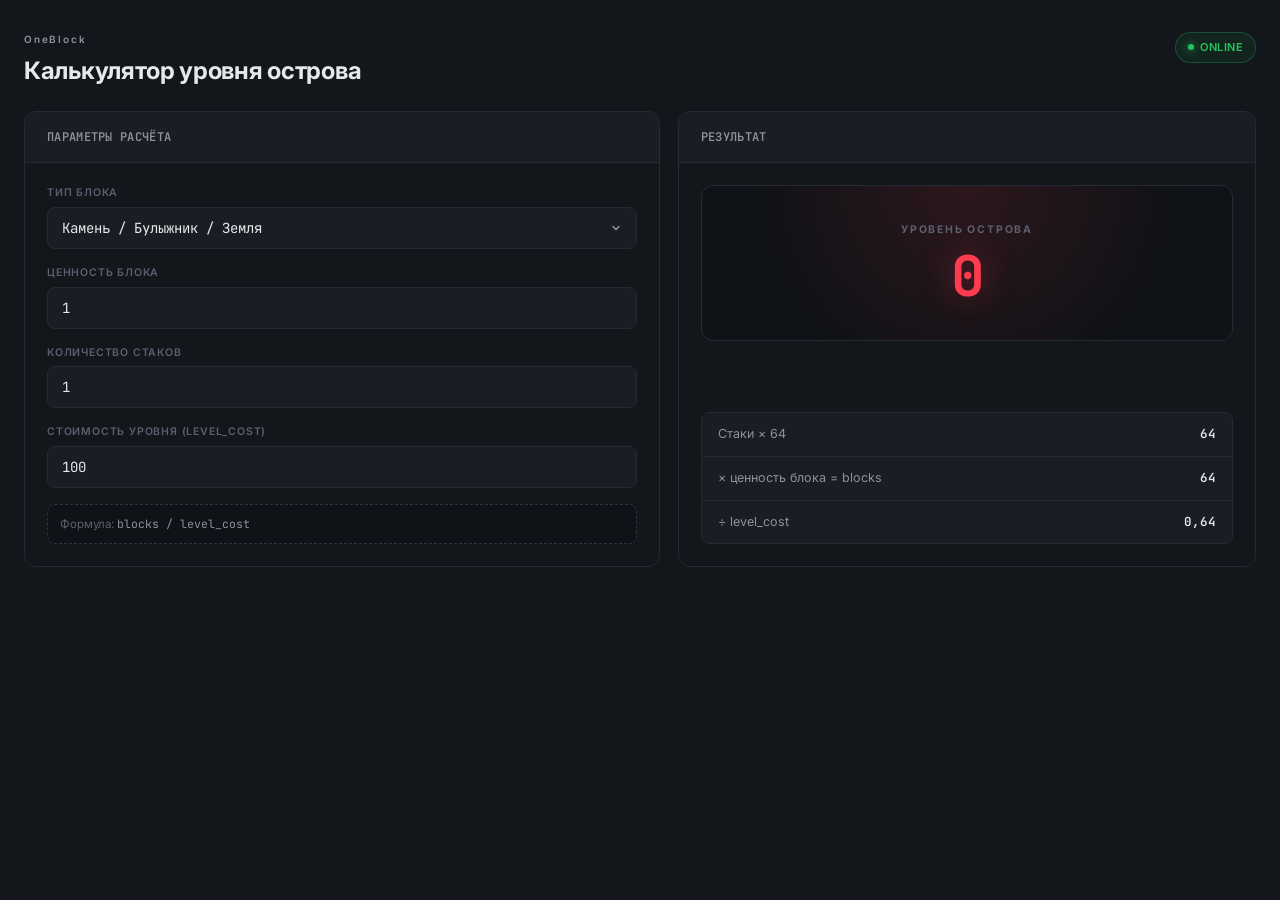
==== level/index.html @ eab9e5a6 "Update index.html" ====
<!DOCTYPE html>
<html lang="ru">
<head>
<meta charset="UTF-8">
<meta name="viewport" content="width=device-width, initial-scale=1.0">
<title>Калькулятор уровня острова</title>
<link rel="preconnect" href="https://fonts.googleapis.com">
<link rel="preconnect" href="https://fonts.gstatic.com" crossorigin>
<link href="https://fonts.googleapis.com/css2?family=Inter:wght@400;600;700&family=JetBrains+Mono:wght@400;600;700&display=swap" rel="stylesheet">
<link rel="stylesheet" href="level.css?v=2">
</head>
<body>

<div class="wrap">

    <div class="top">
        <div>
            <div class="top-label">OneBlock</div>
            <div class="top-title">Калькулятор уровня острова</div>
        </div>
        <div class="pill pill-green">
            <span class="dot"></span> Online
        </div>
    </div>

    <div class="calc-grid">

        <div class="card">
            <div class="card-head">
                <div class="card-title">Параметры расчёта</div>
            </div>

            <div class="card-body">

                <div class="field">
                    <label class="field-label" for="blockPreset">Тип блока</label>
                    <select id="blockPreset" class="input">
                        <option value="1">Камень / Булыжник / Земля</option>
                        <option value="2">Дерево (бревно)</option>
                        <option value="5">Угольный блок</option>
                        <option value="10">Железный блок</option>
                        <option value="20">Золотой блок</option>
                        <option value="40">Лазуритовый блок</option>
                        <option value="100">Алмазный блок</option>
                        <option value="150">Изумрудный блок</option>
                        <option value="500">Незеритовый блок</option>
                        <option value="800">Маяк</option>
                        <option value="custom">Своё значение…</option>
                    </select>
                </div>

                <div class="field">
                    <label class="field-label" for="blockValue">Ценность блока</label>
                    <input id="blockValue" class="input" type="number" min="0" step="any" value="1">
                </div>

                <div class="field">
                    <label class="field-label" for="stacks">Количество стаков</label>
                    <input id="stacks" class="input" type="number" min="0" step="any" value="1">
                </div>

                <div class="field">
                    <label class="field-label" for="levelCost">Стоимость уровня (level_cost)</label>
                    <input id="levelCost" class="input" type="number" min="1" step="any" value="100">
                </div>

                <div class="field-hint">
                    Формула: <span class="mono">blocks / level_cost</span>
                </div>

            </div>
        </div>

        <div class="card">
            <div class="card-head">
                <div class="card-title">Результат</div>
            </div>

            <div class="card-body result-body">

                <div class="result-main">
                    <div class="result-label">Уровень острова</div>
                    <div class="result-value" id="resultLevel">0</div>
                </div>

                <div class="result-rows">
                    <div class="result-row">
                        <span>Стаки × 64</span>
                        <span class="mono" id="outBlocks">0</span>
                    </div>
                    <div class="result-row">
                        <span>× ценность блока = blocks</span>
                        <span class="mono" id="outScore">0</span>
                    </div>
                    <div class="result-row">
                        <span>÷ level_cost</span>
                        <span class="mono" id="outLevel">0</span>
                    </div>
                </div>

            </div>
        </div>

    </div>

</div>

<script src="level.js?v=2"></script>

</body>
</html>
---- level/level.css ----
* { box-sizing: border-box; margin: 0; padding: 0; }

:root {
    --bg: #13161b;
    --bg-card: #1a1d23;
    --bg-inset: #0f1216;
    --bg-hover: #21252d;
    --border: #262a33;
    --border-soft: #2f343f;
    --text: #e6e8eb;
    --text-muted: #8b92a0;
    --text-dim: #5a6070;
    --accent: #ff3b4e;
    --accent-hover: #ff5568;
    --accent-soft: rgba(255, 59, 78, 0.12);
    --accent-border: rgba(255, 59, 78, 0.35);
    --green: #22c55e;
    --yellow: #eab308;
    --red: #ef4444;
    --blue: #3b82f6;
    --mono: 'JetBrains Mono', monospace;
    --radius: 12px;
    --radius-sm: 8px;
}

html, body { height: 100%; }

body {
    font-family: 'Inter', -apple-system, sans-serif;
    background: var(--bg);
    color: var(--text);
    min-height: 100vh;
    font-size: 14px;
    line-height: 1.5;
    padding: 32px 24px;
    background-attachment: fixed;
}

.wrap { max-width: 1400px; margin: 0 auto; }

.top {
    display: flex;
    justify-content: space-between;
    align-items: flex-start;
    margin-bottom: 22px;
}

.top-label {
    font-size: 10px;
    letter-spacing: 1.8px;
    color: var(--text-muted);
    margin-bottom: 6px;
    font-weight: 600;
}

.top-title {
    font-size: 24px;
    font-weight: 700;
    letter-spacing: -0.3px;
    color: var(--text);
}

.pill {
    display: inline-flex;
    align-items: center;
    gap: 6px;
    padding: 6px 12px;
    border-radius: 100px;
    font-size: 11px;
    font-weight: 600;
    letter-spacing: 0.5px;
    background: var(--bg-card);
    border: 1px solid var(--border);
    color: var(--text-muted);
    text-transform: uppercase;
}

.pill-green {
    color: var(--green);
    background: rgba(34, 197, 94, 0.08);
    border-color: rgba(34, 197, 94, 0.28);
}

.pill-green .dot {
    width: 6px;
    height: 6px;
    border-radius: 50%;
    background: currentColor;
    box-shadow: 0 0 8px currentColor;
    animation: pulse 2s infinite;
}

@keyframes pulse {
    0%, 100% { opacity: 1; }
    50% { opacity: 0.4; }
}

.calc-grid {
    display: grid;
    grid-template-columns: 1.1fr 1fr;
    gap: 18px;
}

@media (max-width: 860px) {
    .calc-grid { grid-template-columns: 1fr; }
}

.card {
    background: var(--bg-card);
    border: 1px solid var(--border);
    border-radius: var(--radius);
    overflow: hidden;
    display: flex;
    flex-direction: column;
}

.card-head {
    display: flex;
    justify-content: space-between;
    align-items: center;
    padding: 16px 22px;
    border-bottom: 1px solid var(--border);
    background: var(--bg-card);
}

.card-title {
    font-family: var(--mono);
    font-size: 12px;
    color: var(--text-muted);
    letter-spacing: 0.3px;
    text-transform: uppercase;
    font-weight: 600;
}

.card-body {
    padding: 22px;
    background: var(--bg);
    flex: 1;
    display: flex;
    flex-direction: column;
    gap: 16px;
}

.field { display: flex; flex-direction: column; gap: 6px; }

.field-label {
    font-size: 10.5px;
    letter-spacing: 0.8px;
    text-transform: uppercase;
    color: var(--text-dim);
    font-weight: 600;
}

.input {
    width: 100%;
    background: var(--bg-card);
    border: 1px solid var(--border);
    border-radius: var(--radius-sm);
    color: var(--text);
    font-family: var(--mono);
    font-size: 14px;
    padding: 0 14px;
    outline: none;
    height: 42px;
    transition: border-color 0.15s, background 0.15s;
    -moz-appearance: textfield;
}

.input::-webkit-outer-spin-button,
.input::-webkit-inner-spin-button {
    -webkit-appearance: none;
    margin: 0;
}

.input:focus {
    border-color: var(--accent);
    background: var(--bg-hover);
}

.input::placeholder { color: var(--text-dim); }

select.input {
    cursor: pointer;
    appearance: none;
    -webkit-appearance: none;
    background-image: url("data:image/svg+xml;charset=UTF-8,%3csvg xmlns='http://www.w3.org/2000/svg' width='12' height='12' viewBox='0 0 24 24' fill='none' stroke='%238b92a0' stroke-width='3' stroke-linecap='round' stroke-linejoin='round'%3e%3cpolyline points='6 9 12 15 18 9'/%3e%3c/svg%3e");
    background-repeat: no-repeat;
    background-position: right 14px center;
    padding-right: 38px;
}

select.input option { background: var(--bg-card); color: var(--text); }

.field-hint {
    font-size: 11.5px;
    color: var(--text-dim);
    padding: 10px 12px;
    border: 1px dashed var(--border-soft);
    border-radius: var(--radius-sm);
    background: var(--bg-inset);
}

.field-hint .mono { color: var(--text-muted); }

.mono { font-family: var(--mono); }

.result-body {
    justify-content: space-between;
}

.result-main {
    background: var(--bg-inset);
    border: 1px solid var(--border);
    border-radius: var(--radius);
    padding: 36px 22px;
    text-align: center;
    position: relative;
    overflow: hidden;
}

.result-main::before {
    content: "";
    position: absolute;
    inset: 0;
    background: radial-gradient(circle at 50% 0%, var(--accent-soft), transparent 70%);
    pointer-events: none;
}

.result-label {
    font-size: 10.5px;
    letter-spacing: 1.8px;
    text-transform: uppercase;
    color: var(--text-dim);
    font-weight: 700;
    margin-bottom: 10px;
    position: relative;
}

.result-value {
    font-family: var(--mono);
    font-size: 56px;
    font-weight: 700;
    line-height: 1;
    color: var(--accent);
    letter-spacing: -1.5px;
    text-shadow: 0 0 32px rgba(255, 59, 78, 0.4);
    position: relative;
    word-break: break-all;
}

.result-rows {
    display: flex;
    flex-direction: column;
    gap: 0;
    border: 1px solid var(--border);
    border-radius: var(--radius-sm);
    overflow: hidden;
}

.result-row {
    display: flex;
    justify-content: space-between;
    align-items: center;
    gap: 12px;
    padding: 12px 16px;
    font-size: 12.5px;
    color: var(--text-muted);
    border-bottom: 1px solid var(--border);
    background: var(--bg-card);
}

.result-row:last-child { border-bottom: none; }

.result-row .mono {
    color: var(--text);
    font-weight: 600;
    text-align: right;
    word-break: break-all;
}

::-webkit-scrollbar { width: 8px; height: 8px; }
::-webkit-scrollbar-track { background: transparent; }
::-webkit-scrollbar-thumb {
    background: var(--border-soft);
    border-radius: 4px;
}
::-webkit-scrollbar-thumb:hover { background: #3a3f4a; }

@media (max-width: 700px) {
    body { padding: 20px 14px; }
    .top-title { font-size: 18px; }
    .top-label { font-size: 9px; }
    .result-value { font-size: 42px; }
    .card-body { padding: 16px; }
    .card-head { padding: 14px 16px; }
}

@media (max-width: 520px) {
    .result-value { font-size: 34px; letter-spacing: -1px; }
    .result-row { font-size: 11.5px; padding: 10px 12px; }
}
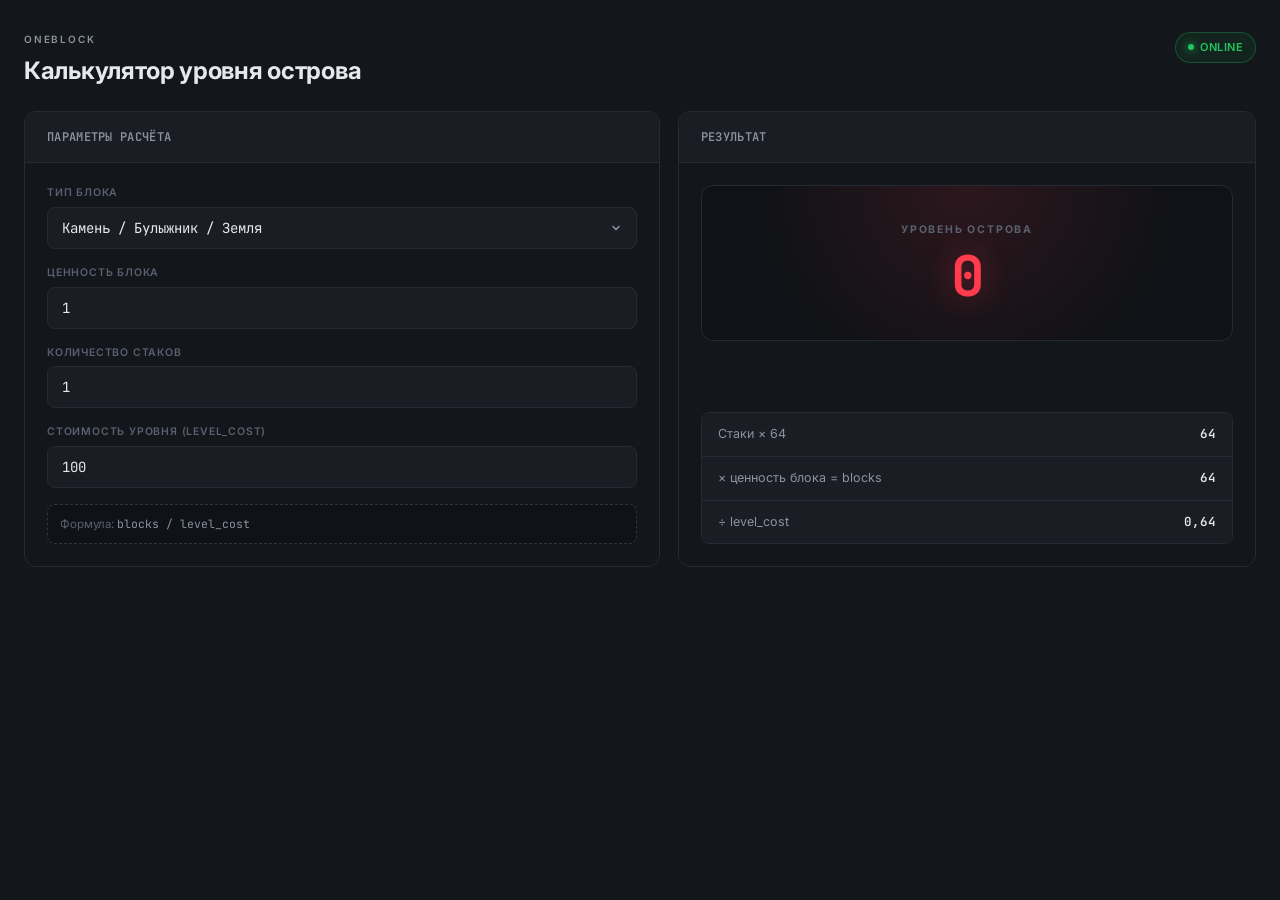
==== commit 4913d9e1: "Update index.html" ====
--- a/level/index.html
+++ b/level/index.html
@@ -15,7 +15,7 @@
 
     <div class="top">
         <div>
-            <div class="top-label">OneBlock</div>
+            <div class="top-label">ONEBLOCK</div>
             <div class="top-title">Калькулятор уровня острова</div>
         </div>
         <div class="pill pill-green">
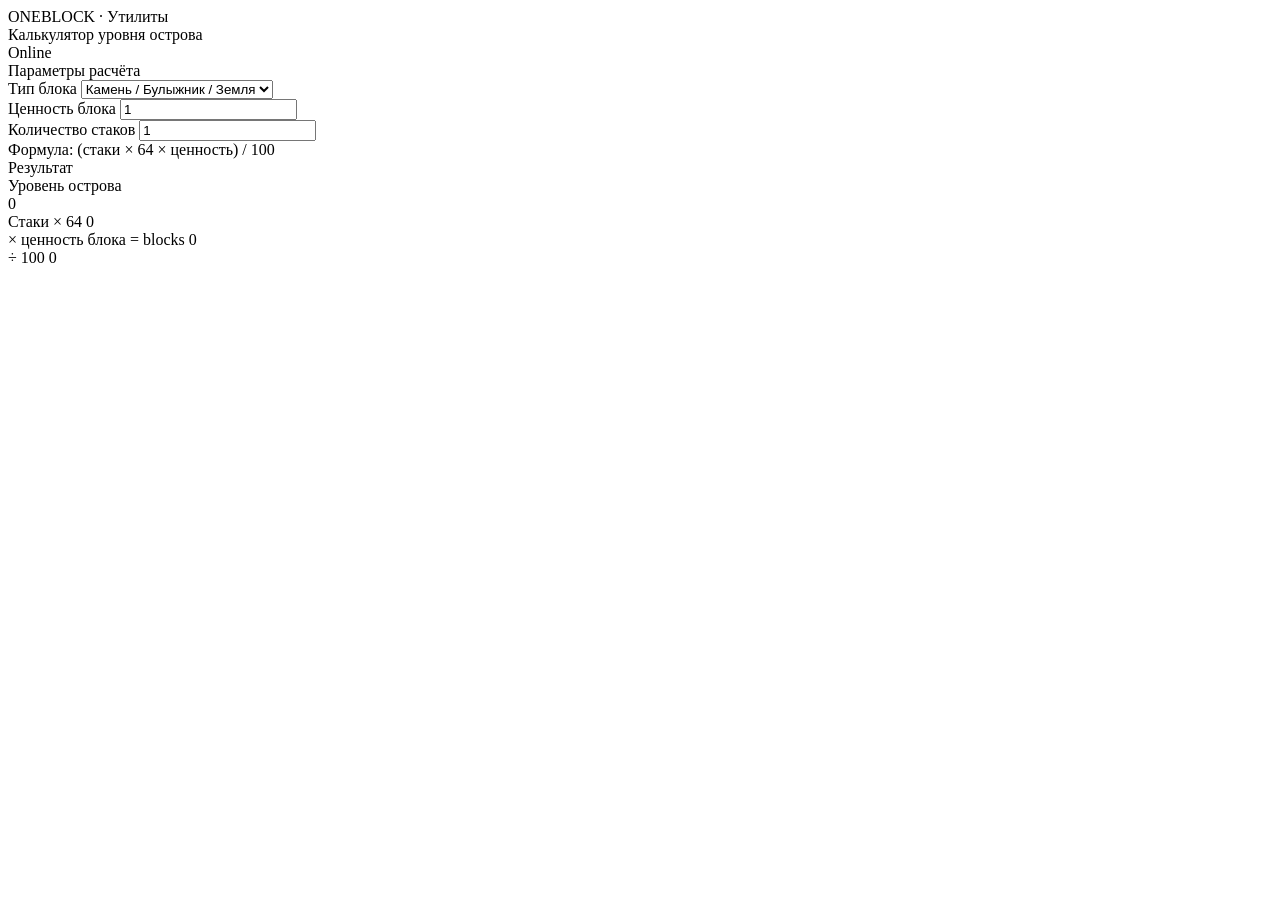
==== commit 9c9fe25d: "Update index.html" ====
--- a/level/index.html
+++ b/level/index.html
@@ -7,7 +7,7 @@
 <link rel="preconnect" href="https://fonts.googleapis.com">
 <link rel="preconnect" href="https://fonts.gstatic.com" crossorigin>
 <link href="https://fonts.googleapis.com/css2?family=Inter:wght@400;600;700&family=JetBrains+Mono:wght@400;600;700&display=swap" rel="stylesheet">
-<link rel="stylesheet" href="level.css?v=2">
+<link rel="stylesheet" href="style.css">
 </head>
 <body>
 
@@ -15,7 +15,7 @@
 
     <div class="top">
         <div>
-            <div class="top-label">ONEBLOCK</div>
+            <div class="top-label">ONEBLOCK · Утилиты</div>
             <div class="top-title">Калькулятор уровня острова</div>
         </div>
         <div class="pill pill-green">
@@ -59,13 +59,8 @@
                     <input id="stacks" class="input" type="number" min="0" step="any" value="1">
                 </div>
 
-                <div class="field">
-                    <label class="field-label" for="levelCost">Стоимость уровня (level_cost)</label>
-                    <input id="levelCost" class="input" type="number" min="1" step="any" value="100">
-                </div>
-
                 <div class="field-hint">
-                    Формула: <span class="mono">blocks / level_cost</span>
+                    Формула: <span class="mono">(стаки × 64 × ценность) / 100</span>
                 </div>
 
             </div>
@@ -93,7 +88,7 @@
                         <span class="mono" id="outScore">0</span>
                     </div>
                     <div class="result-row">
-                        <span>÷ level_cost</span>
+                        <span>÷ 100</span>
                         <span class="mono" id="outLevel">0</span>
                     </div>
                 </div>
@@ -105,7 +100,7 @@
 
 </div>
 
-<script src="level.js?v=2"></script>
+<script src="script.js"></script>
 
 </body>
 </html>
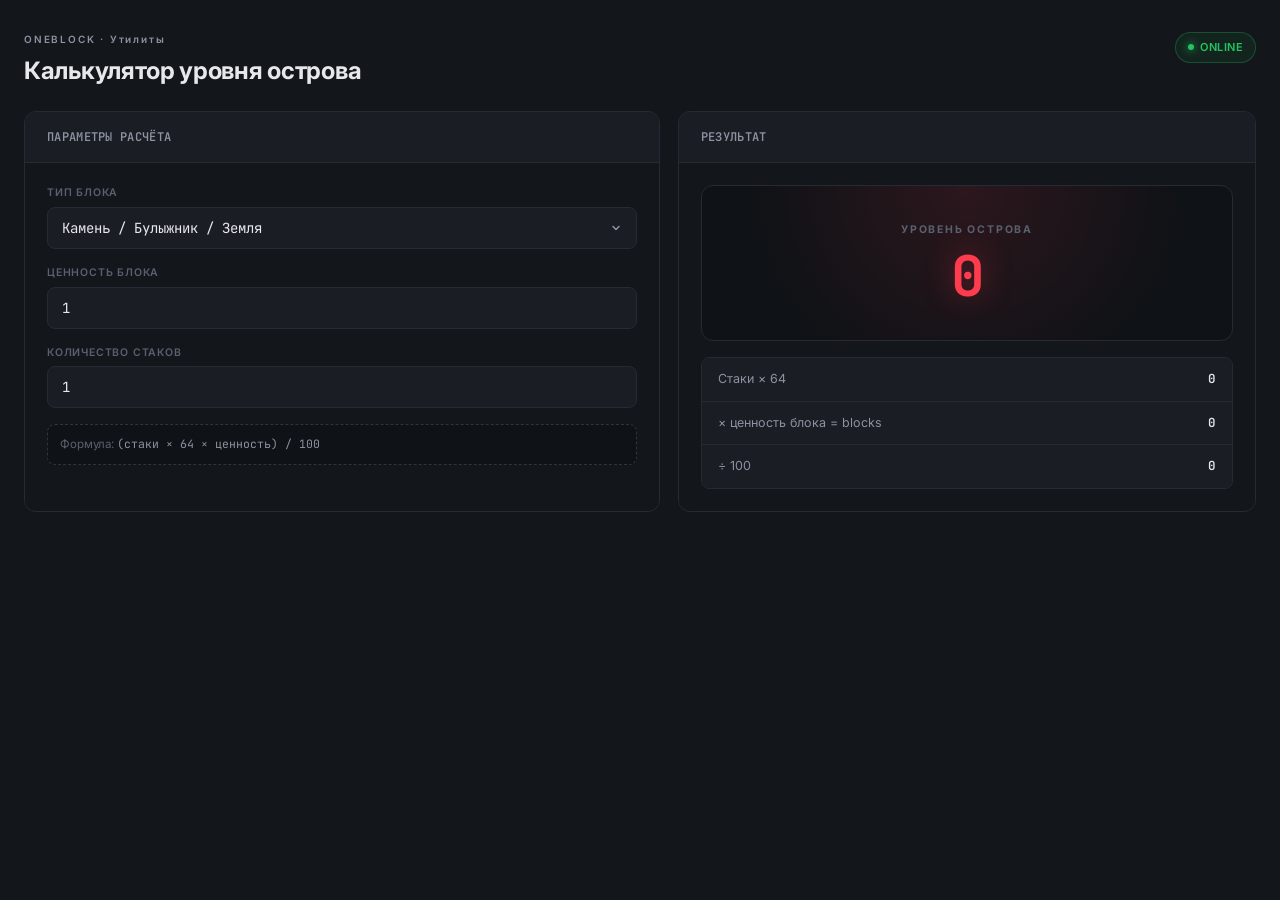
==== commit 85de3117: "Update index.html" ====
--- a/level/index.html
+++ b/level/index.html
@@ -7,7 +7,7 @@
 <link rel="preconnect" href="https://fonts.googleapis.com">
 <link rel="preconnect" href="https://fonts.gstatic.com" crossorigin>
 <link href="https://fonts.googleapis.com/css2?family=Inter:wght@400;600;700&family=JetBrains+Mono:wght@400;600;700&display=swap" rel="stylesheet">
-<link rel="stylesheet" href="style.css">
+<link rel="stylesheet" href="level.css?v=5">
 </head>
 <body>
 
@@ -100,7 +100,7 @@
 
 </div>
 
-<script src="script.js"></script>
+<script src="script.js?v=5"></script>
 
 </body>
 </html>
--- a/level/level.css
+++ b/level/level.css
@@ -0,0 +1,301 @@
+* { box-sizing: border-box; margin: 0; padding: 0; }
+
+:root {
+    --bg: #13161b;
+    --bg-card: #1a1d23;
+    --bg-inset: #0f1216;
+    --bg-hover: #21252d;
+    --border: #262a33;
+    --border-soft: #2f343f;
+    --text: #e6e8eb;
+    --text-muted: #8b92a0;
+    --text-dim: #5a6070;
+    --accent: #ff3b4e;
+    --accent-hover: #ff5568;
+    --accent-soft: rgba(255, 59, 78, 0.12);
+    --accent-border: rgba(255, 59, 78, 0.35);
+    --green: #22c55e;
+    --yellow: #eab308;
+    --red: #ef4444;
+    --blue: #3b82f6;
+    --mono: 'JetBrains Mono', monospace;
+    --radius: 12px;
+    --radius-sm: 8px;
+}
+
+html, body { height: 100%; }
+
+body {
+    font-family: 'Inter', -apple-system, sans-serif;
+    background: var(--bg);
+    color: var(--text);
+    min-height: 100vh;
+    font-size: 14px;
+    line-height: 1.5;
+    padding: 32px 24px;
+    background-attachment: fixed;
+}
+
+.wrap { max-width: 1400px; margin: 0 auto; }
+
+.top {
+    display: flex;
+    justify-content: space-between;
+    align-items: flex-start;
+    margin-bottom: 22px;
+}
+
+.top-label {
+    font-size: 10px;
+    letter-spacing: 1.8px;
+    color: var(--text-muted);
+    margin-bottom: 6px;
+    font-weight: 600;
+}
+
+.top-title {
+    font-size: 24px;
+    font-weight: 700;
+    letter-spacing: -0.3px;
+    color: var(--text);
+}
+
+.pill {
+    display: inline-flex;
+    align-items: center;
+    gap: 6px;
+    padding: 6px 12px;
+    border-radius: 100px;
+    font-size: 11px;
+    font-weight: 600;
+    letter-spacing: 0.5px;
+    background: var(--bg-card);
+    border: 1px solid var(--border);
+    color: var(--text-muted);
+    text-transform: uppercase;
+}
+
+.pill-green {
+    color: var(--green);
+    background: rgba(34, 197, 94, 0.08);
+    border-color: rgba(34, 197, 94, 0.28);
+}
+
+.pill-green .dot {
+    width: 6px;
+    height: 6px;
+    border-radius: 50%;
+    background: currentColor;
+    box-shadow: 0 0 8px currentColor;
+    animation: pulse 2s infinite;
+}
+
+@keyframes pulse {
+    0%, 100% { opacity: 1; }
+    50% { opacity: 0.4; }
+}
+
+.calc-grid {
+    display: grid;
+    grid-template-columns: 1.1fr 1fr;
+    gap: 18px;
+}
+
+@media (max-width: 860px) {
+    .calc-grid { grid-template-columns: 1fr; }
+}
+
+.card {
+    background: var(--bg-card);
+    border: 1px solid var(--border);
+    border-radius: var(--radius);
+    overflow: hidden;
+    display: flex;
+    flex-direction: column;
+}
+
+.card-head {
+    display: flex;
+    justify-content: space-between;
+    align-items: center;
+    padding: 16px 22px;
+    border-bottom: 1px solid var(--border);
+    background: var(--bg-card);
+}
+
+.card-title {
+    font-family: var(--mono);
+    font-size: 12px;
+    color: var(--text-muted);
+    letter-spacing: 0.3px;
+    text-transform: uppercase;
+    font-weight: 600;
+}
+
+.card-body {
+    padding: 22px;
+    background: var(--bg);
+    flex: 1;
+    display: flex;
+    flex-direction: column;
+    gap: 16px;
+}
+
+.field { display: flex; flex-direction: column; gap: 6px; }
+
+.field-label {
+    font-size: 10.5px;
+    letter-spacing: 0.8px;
+    text-transform: uppercase;
+    color: var(--text-dim);
+    font-weight: 600;
+}
+
+.input {
+    width: 100%;
+    background: var(--bg-card);
+    border: 1px solid var(--border);
+    border-radius: var(--radius-sm);
+    color: var(--text);
+    font-family: var(--mono);
+    font-size: 14px;
+    padding: 0 14px;
+    outline: none;
+    height: 42px;
+    transition: border-color 0.15s, background 0.15s;
+    -moz-appearance: textfield;
+}
+
+.input::-webkit-outer-spin-button,
+.input::-webkit-inner-spin-button {
+    -webkit-appearance: none;
+    margin: 0;
+}
+
+.input:focus {
+    border-color: var(--accent);
+    background: var(--bg-hover);
+}
+
+.input::placeholder { color: var(--text-dim); }
+
+select.input {
+    cursor: pointer;
+    appearance: none;
+    -webkit-appearance: none;
+    background-image: url("data:image/svg+xml;charset=UTF-8,%3csvg xmlns='http://www.w3.org/2000/svg' width='12' height='12' viewBox='0 0 24 24' fill='none' stroke='%238b92a0' stroke-width='3' stroke-linecap='round' stroke-linejoin='round'%3e%3cpolyline points='6 9 12 15 18 9'/%3e%3c/svg%3e");
+    background-repeat: no-repeat;
+    background-position: right 14px center;
+    padding-right: 38px;
+}
+
+select.input option { background: var(--bg-card); color: var(--text); }
+
+.field-hint {
+    font-size: 11.5px;
+    color: var(--text-dim);
+    padding: 10px 12px;
+    border: 1px dashed var(--border-soft);
+    border-radius: var(--radius-sm);
+    background: var(--bg-inset);
+}
+
+.field-hint .mono { color: var(--text-muted); }
+
+.mono { font-family: var(--mono); }
+
+.result-body {
+    justify-content: space-between;
+}
+
+.result-main {
+    background: var(--bg-inset);
+    border: 1px solid var(--border);
+    border-radius: var(--radius);
+    padding: 36px 22px;
+    text-align: center;
+    position: relative;
+    overflow: hidden;
+}
+
+.result-main::before {
+    content: "";
+    position: absolute;
+    inset: 0;
+    background: radial-gradient(circle at 50% 0%, var(--accent-soft), transparent 70%);
+    pointer-events: none;
+}
+
+.result-label {
+    font-size: 10.5px;
+    letter-spacing: 1.8px;
+    text-transform: uppercase;
+    color: var(--text-dim);
+    font-weight: 700;
+    margin-bottom: 10px;
+    position: relative;
+}
+
+.result-value {
+    font-family: var(--mono);
+    font-size: 56px;
+    font-weight: 700;
+    line-height: 1;
+    color: var(--accent);
+    letter-spacing: -1.5px;
+    text-shadow: 0 0 32px rgba(255, 59, 78, 0.4);
+    position: relative;
+    word-break: break-all;
+}
+
+.result-rows {
+    display: flex;
+    flex-direction: column;
+    gap: 0;
+    border: 1px solid var(--border);
+    border-radius: var(--radius-sm);
+    overflow: hidden;
+}
+
+.result-row {
+    display: flex;
+    justify-content: space-between;
+    align-items: center;
+    gap: 12px;
+    padding: 12px 16px;
+    font-size: 12.5px;
+    color: var(--text-muted);
+    border-bottom: 1px solid var(--border);
+    background: var(--bg-card);
+}
+
+.result-row:last-child { border-bottom: none; }
+
+.result-row .mono {
+    color: var(--text);
+    font-weight: 600;
+    text-align: right;
+    word-break: break-all;
+}
+
+::-webkit-scrollbar { width: 8px; height: 8px; }
+::-webkit-scrollbar-track { background: transparent; }
+::-webkit-scrollbar-thumb {
+    background: var(--border-soft);
+    border-radius: 4px;
+}
+::-webkit-scrollbar-thumb:hover { background: #3a3f4a; }
+
+@media (max-width: 700px) {
+    body { padding: 20px 14px; }
+    .top-title { font-size: 18px; }
+    .top-label { font-size: 9px; }
+    .result-value { font-size: 42px; }
+    .card-body { padding: 16px; }
+    .card-head { padding: 14px 16px; }
+}
+
+@media (max-width: 520px) {
+    .result-value { font-size: 34px; letter-spacing: -1px; }
+    .result-row { font-size: 11.5px; padding: 10px 12px; }
+}
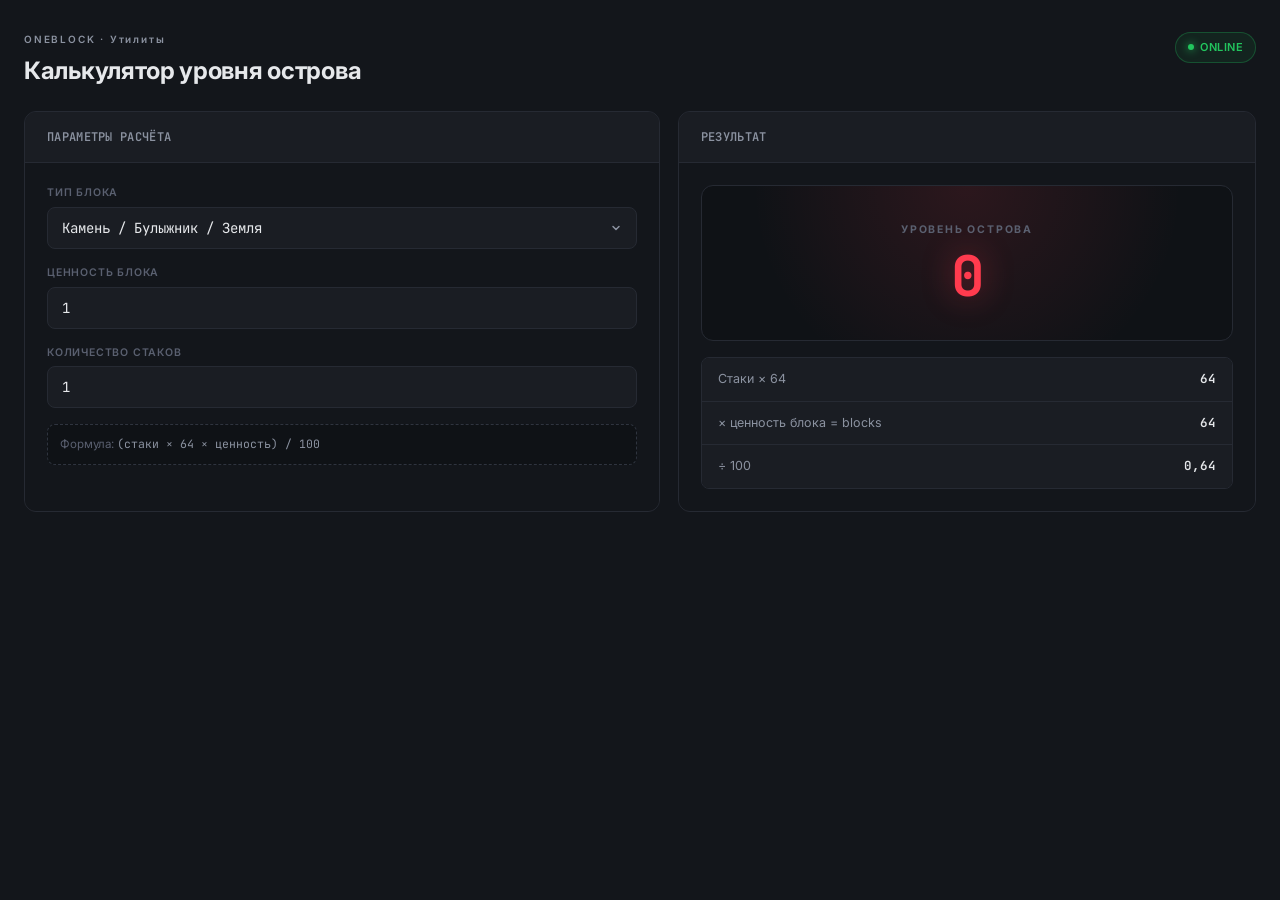
==== commit 8e27c2ef: "Update index.html" ====
--- a/level/index.html
+++ b/level/index.html
@@ -7,7 +7,15 @@
 <link rel="preconnect" href="https://fonts.googleapis.com">
 <link rel="preconnect" href="https://fonts.gstatic.com" crossorigin>
 <link href="https://fonts.googleapis.com/css2?family=Inter:wght@400;600;700&family=JetBrains+Mono:wght@400;600;700&display=swap" rel="stylesheet">
-<link rel="stylesheet" href="level.css?v=5">
+<script>
+(function () {
+    var v = Date.now();
+    var link = document.createElement('link');
+    link.rel = 'stylesheet';
+    link.href = 'level.css?v=' + v;
+    document.head.appendChild(link);
+})();
+</script>
 </head>
 <body>
 
@@ -100,7 +108,14 @@
 
 </div>
 
-<script src="script.js?v=5"></script>
+<script>
+(function () {
+    var v = Date.now();
+    var s = document.createElement('script');
+    s.src = 'level.js?v=' + v;
+    document.body.appendChild(s);
+})();
+</script>
 
 </body>
 </html>
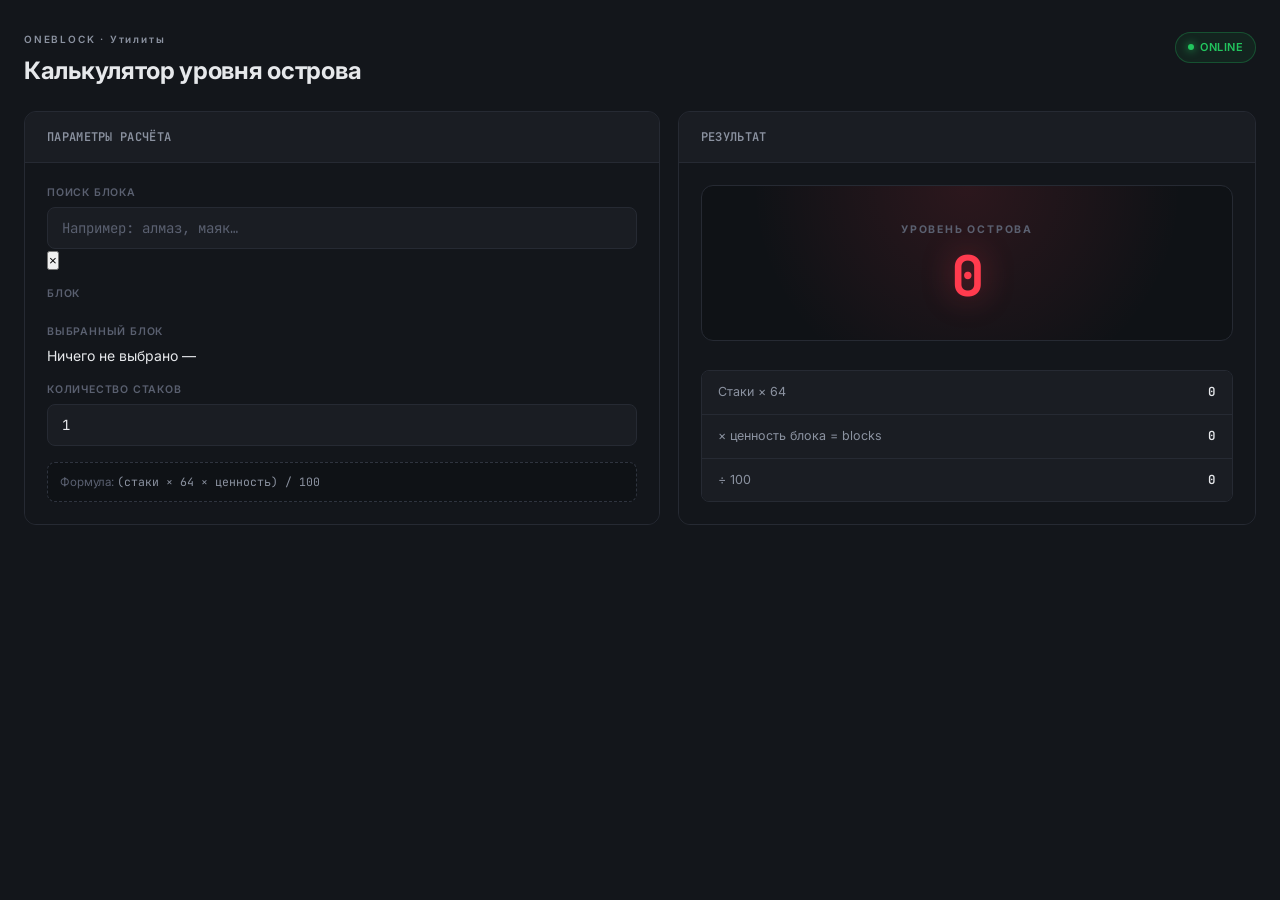
==== commit a4501a2e: "Update index.html" ====
--- a/level/index.html
+++ b/level/index.html
@@ -41,25 +41,24 @@
             <div class="card-body">
 
                 <div class="field">
-                    <label class="field-label" for="blockPreset">Тип блока</label>
-                    <select id="blockPreset" class="input">
-                        <option value="1">Камень / Булыжник / Земля</option>
-                        <option value="2">Дерево (бревно)</option>
-                        <option value="5">Угольный блок</option>
-                        <option value="10">Железный блок</option>
-                        <option value="20">Золотой блок</option>
-                        <option value="40">Лазуритовый блок</option>
-                        <option value="100">Алмазный блок</option>
-                        <option value="150">Изумрудный блок</option>
-                        <option value="500">Незеритовый блок</option>
-                        <option value="800">Маяк</option>
-                        <option value="custom">Своё значение…</option>
-                    </select>
+                    <label class="field-label" for="blockSearch">Поиск блока</label>
+                    <div class="search-box">
+                        <input id="blockSearch" class="input" type="text" placeholder="Например: алмаз, маяк…" autocomplete="off">
+                        <button type="button" id="searchClear" class="search-clear" aria-label="Очистить">×</button>
+                    </div>
                 </div>
 
                 <div class="field">
-                    <label class="field-label" for="blockValue">Ценность блока</label>
-                    <input id="blockValue" class="input" type="number" min="0" step="any" value="1">
+                    <label class="field-label">Блок</label>
+                    <div id="blockList" class="block-list"></div>
+                </div>
+
+                <div class="field">
+                    <label class="field-label">Выбранный блок</label>
+                    <div class="selected-block" id="selectedBlock">
+                        <span class="selected-name">Ничего не выбрано</span>
+                        <span class="selected-value vl-badge" id="selectedValue">—</span>
+                    </div>
                 </div>
 
                 <div class="field">
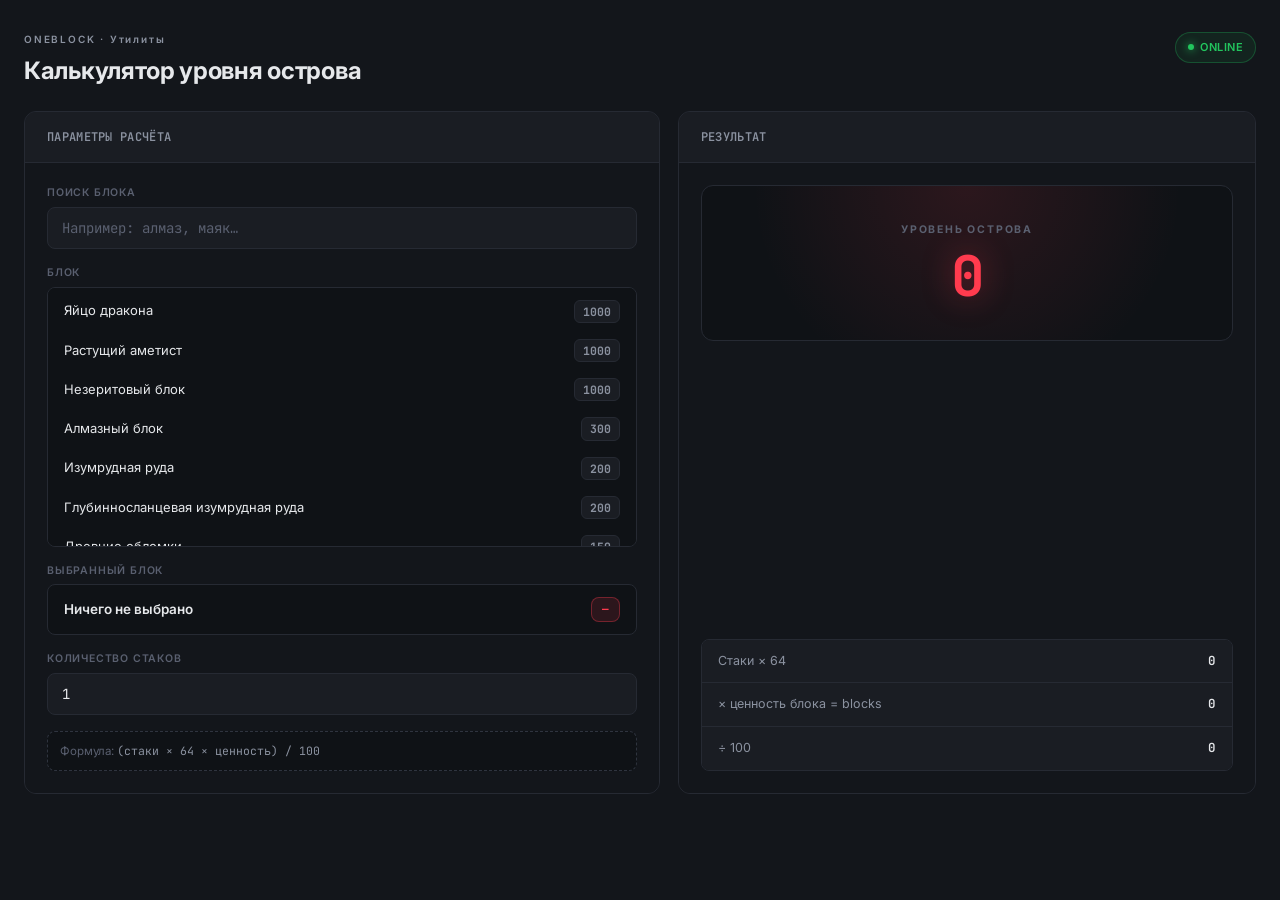
==== commit e8be69ec: "Update index.html" ====
--- a/level/index.html
+++ b/level/index.html
@@ -99,12 +99,9 @@
                         <span class="mono" id="outLevel">0</span>
                     </div>
                 </div>
-
             </div>
         </div>
-
     </div>
-
 </div>
 
 <script>
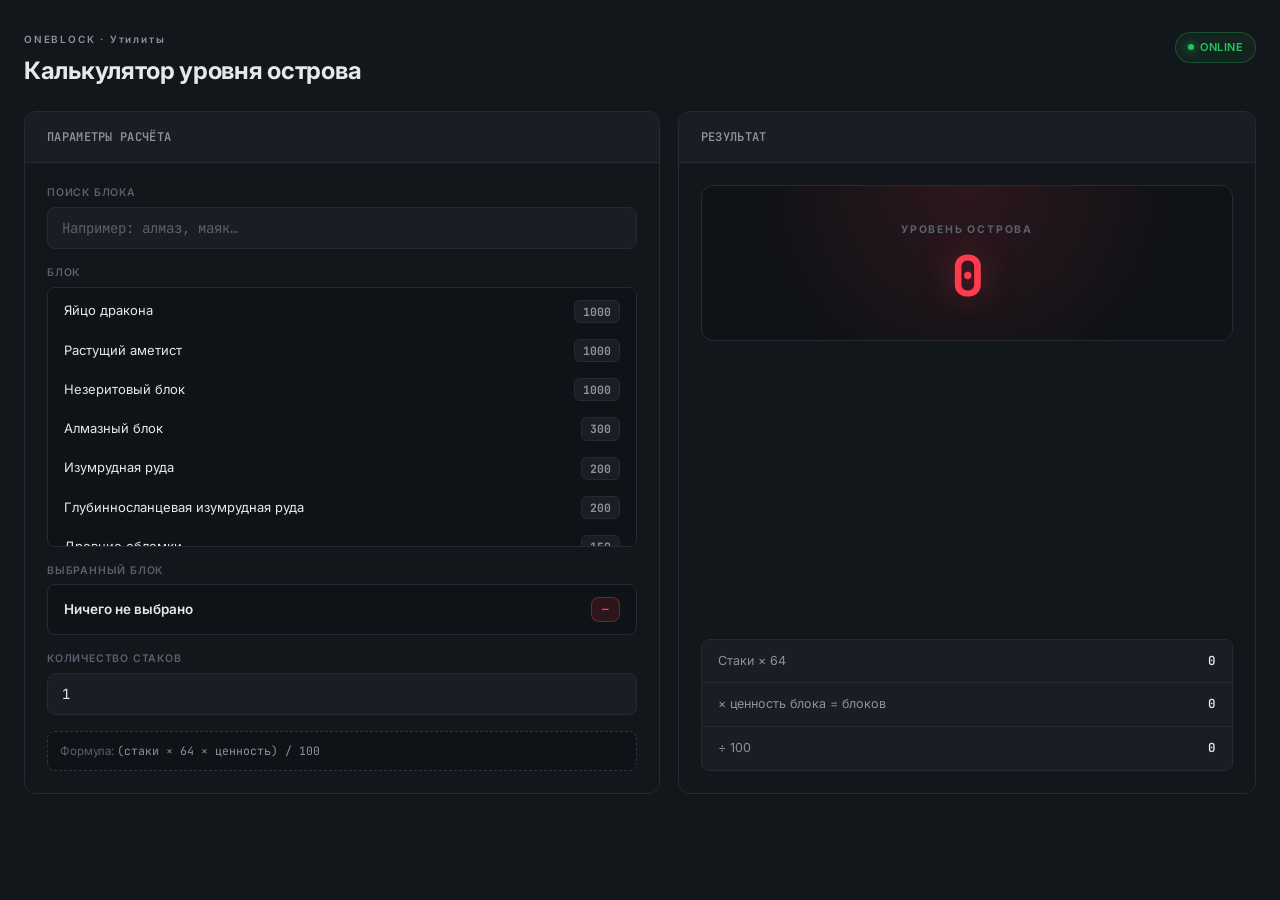
==== commit 3e58a2b6: "Update index.html" ====
--- a/level/index.html
+++ b/level/index.html
@@ -91,7 +91,7 @@
                         <span class="mono" id="outBlocks">0</span>
                     </div>
                     <div class="result-row">
-                        <span>× ценность блока = blocks</span>
+                        <span>× ценность блока = блоков</span>
                         <span class="mono" id="outScore">0</span>
                     </div>
                     <div class="result-row">
